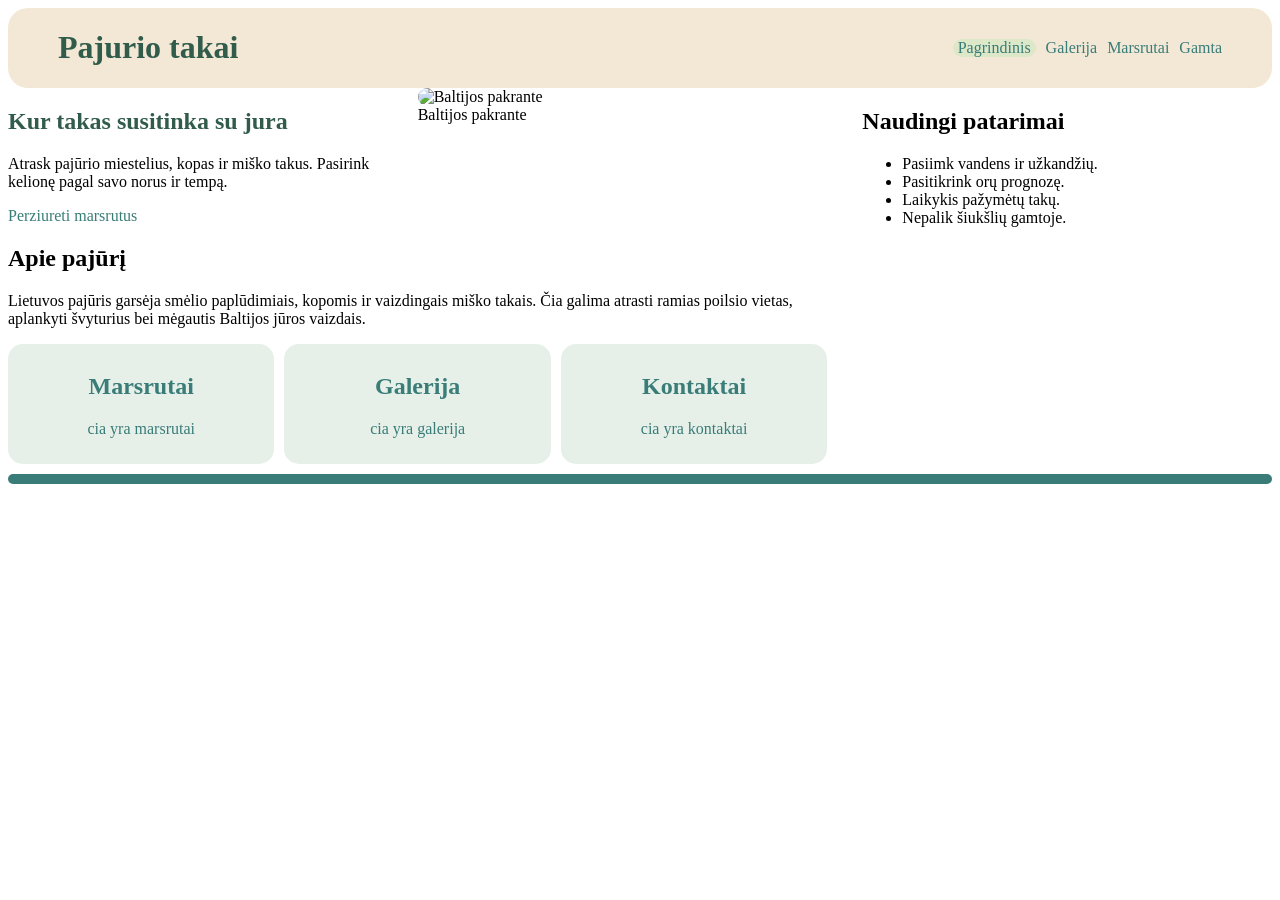
==== index.html @ 00946a01 "Uzbaigta galerija, prideti filtrai ir pradetas gamtos puslapis su animacijomis" ====
<!DOCTYPE html>
<html lang="lt">
<head>
    <meta charset="UTF-8">
    <meta name="viewport" content="width=device-width, initial-scale=1.0">
    <title>Pagrindinis</title>
    <link rel="stylesheet" href="style.css">
</head>
<body>
    <header>
        <h1>Pajurio takai</h1>
        
        <input type="checkbox" id="mygtukas">
        <label class="burgeris" for="mygtukas">
            <span></span>
            <span></span>
            <span></span>
        </label>


        <nav>
            <a href="index.html" aria-current="page">Pagrindinis</a>
            <a href="galerija.html">Galerija</a>
            <a href="marsrutai.html">Marsrutai</a>
            <a href="gamta.html">Gamta</a>
        </nav>

    </header>

    <div class="puslapio-isdestymas">
        <main>
            <section class="pradzios-blokas">
                <div class="pradzios-tekstas">
                    <h1>Kur takas susitinka su jura</h1>
                    <p>Atrask pajūrio miestelius, kopas ir miško takus.
                    Pasirink kelionę pagal savo norus ir tempą.</p>
                    <a href="marsrutai.html">Perziureti marsrutus</a>
                </div>
    
                <figure class="pagrindine-nuotrauka">
                    <img src="https://www.tv3.lt/Uploads/UArticles/leadPhotos/78/21/c6/c1/7821c6c19f3593da9d66d4328e963a40.jpg"
                    alt="Baltijos pakrante">
                    <figcaption>Baltijos pakrante</figcaption>
                </figure>
            </section>

            <section>
                <h2>Apie pajūrį</h2>

                <p>Lietuvos pajūris garsėja smėlio paplūdimiais, kopomis ir vaizdingais
                miško takais. Čia galima atrasti ramias poilsio vietas, aplankyti
                švyturius bei mėgautis Baltijos jūros vaizdais.</p>
            </section>

            <div class="main-korteles">

                <a href="marsrutai.html">
                    <h2>Marsrutai</h2>
                    <p>cia yra marsrutai</p>
                </a>
    
                <a href="galerija.html">
                    <h2>Galerija</h2>
                    <p>cia yra galerija</p>
                </a>
    
                <a href="kontaktai.html">
                    <h2>Kontaktai</h2>
                    <p>cia yra kontaktai</p>
                </a>
            </div>


        </main>
    
    
        <aside>
            <h2>Naudingi patarimai</h2>
            <ul>
                <li>Pasiimk vandens ir užkandžių.</li>
                <li>Pasitikrink orų prognozę.</li>
                <li>Laikykis pažymėtų takų.</li>
                <li>Nepalik šiukšlių gamtoje.</li>
            </ul>
        </aside>
    </div>


    
    <footer>

    </footer>
</body>
</html>
---- style.css ----
header {
    display: flex;
    justify-content:space-between;
    align-items: center;
    position: relative;
    padding-left: 50px;
    padding-right: 50px;

    background-color: #f2e8d5;
    border-radius: 20px;
}
h1 {
    color: #315c4b;
}
a {
    color: #397c78;
    text-decoration: none;
}
a:hover {
    color: #234b3b;
    text-decoration: underline;
}
a[aria-current="page"] {
    background-color: #dce8c8;
    border-radius: 20px;
    padding-left: 5px;
    padding-right: 5px;
}

.burgeris {
    display: none;
    flex-direction: column;
    width: 40px;
    height: 40px;
    gap: 5px;
    align-items: center;
    justify-content: center;
    background-color: #d5e7df;
    border-radius: 50%;
    position: relative;
    
}
nav {
    display: flex;
    gap: 10px;
}

label span {
    display: block;
    width: 20px;
    height: 2px;
    background-color: #315c4b;
}
#mygtukas {
    display: none;
}
.pradzios-blokas {
    display: grid;
    grid-template-columns: 1fr 1fr;
}
.puslapio-isdestymas {
    display: grid;
    grid-template-columns: 2fr 1fr;
    gap: 35px;
}
.pagrindine-nuotrauka img{
    width: 100%;
    height: 280px;
    object-fit: cover;
    border-radius: 20px;
}
.pagrindine-nuotrauka {
    margin: 0;
}
.main-korteles {
    display: grid;
    grid-template-columns: 1fr 1fr 1fr;
    gap: 10px;
}
.main-korteles a {
    background-color: #e6f0e9;
    padding: 10px;
    border-radius: 15px;
    text-align: center;
    transition: transform 500ms ease;
}
.main-korteles a:hover {
    background-color: #397c78;
    text-decoration: none;
    color: #fffaf0;
    transform: translateY(-10px);
    box-shadow: 10px 10px 20px #9aab9e;
}
table {
    width: 100%;
}
th,td {
    padding: 10px;
}
table, th, td {
    border: solid;
    border-collapse: collapse; /*padaro vienos linijos lentele */
}
th {
    background-color: #315c4b;
    font-size: large;
}
tbody tr:hover {
    background-color: #f2e3c9;
}
.lenteles-skyrius:has(input[value="lengvi"]:checked)
tbody tr:not(.lengvas)
{
    display: none;
}
.lenteles-skyrius:has(input[value="vidutiniai"]:checked)
tbody tr:not(.vidutinis)
{
    display: none;
}
.lenteles-skyrius:has(input[value="sunkus"]:checked)
tbody tr:not(.sunkus)
{
    display: none;
}
footer {
    background-color: #397c78;
    color: #f2e3c9;
    text-align: center;
    padding: 5px;
    margin-top: 10px;
    border-radius: 20px;
}
.field-setas {
    border-radius: 20px;
}

.rekomendacija {
    display: none;
    background-color: #5fdba9;
    padding: 5px;
    border-radius: 10px;
}
aside:has(option[value="30"]:checked) .rekomendacija[data-laikas="30"]
{
    display: block;
}
aside:has(option[value="1"]:checked) .rekomendacija[data-laikas="1"]
{
    display: block;
}
aside:has(option[value="3"]:checked) .rekomendacija[data-laikas="3"]
{
    display: block;
}
aside:has(option[value="4"]:checked) .rekomendacija[data-laikas="4"]
{
    display: block;
}

.galerijos-nuotrauka {
    background-color: #5fdba9;
    padding: 10px;
    border-radius: 10px;
    
    /*Cia jau grynai naudoju gamta.html failui */ 
    position: relative;
    overflow: hidden;
}
.galerijos-nuotrauka:hover
.uzdanga {
    bottom: 0;
}
.galerijos-nuotrauka img {
    width: 100%;
    height: 180px;
    object-fit: cover;
}
.galerijos-tinklelis {
    display: grid;
    grid-template-columns: 1fr 1fr 1fr;
    gap: 20px;
}

main:has(input[value="lengvi"]:checked)
.galerijos-nuotrauka:not(.lengvas)
{
    display: none;
}
main:has(input[value="vidutinis"]:checked)
.galerijos-nuotrauka:not(.vidutinis)
{
    display: none;
}
main:has(input[value="sunkus"]:checked)
.galerijos-nuotrauka:not(.sunkus)
{
    display: none;
}
.galerijos-tinklelis figure {
    text-align: center;
    box-shadow: 10px 10px 20px #9aab9e;
    transition: transform 500ms ease;
    
}

.galerijos-tinklelis figure:hover {
    transform: translateY(-10px);
}

.banga {
    width: 400px;
    height: 200px;
    background-color: blue;
    position: relative; /*tai pasakojog tai bus atskaitos taskas kitiems */ 
    overflow: hidden; /*tas kas islenda uz ekrano paslepiama */
    border-radius: 10px;
}
.banga::before {
    content: ""; /*privercia ::before egzistuoti */
    display: block;
    width: 600px;
    height: 100px;
    border-radius: 50%;
    background-color: rgb(0, 187, 255);
    position: absolute;
    top: 120px;
    animation: bangavimas 2s infinite alternate ease-in-out;
}
.banga::after {
    content: "";
    display: block;
    width: 600px;
    height: 100px;
    border-radius: 50%;
    background-color: rgb(15, 32, 219);
    position: absolute;
    top: 140px;
    animation: bangavimas 3s infinite alternate-reverse ease-in-out;
}
@keyframes bangavimas {
    from{
        transform: translateX(-70px);
    }
    to{
        transform: translateX(-10px);
    }
}
.saule {
    width: 80px;
    height: 80px;
    background-color: yellow;
    display: block;
    border-radius: 50px;
    position: absolute;
    top: 230px;
    left: 300px;
}
.augalu-korteles {
    display: grid;
    grid-template-columns: 1fr 1fr 1fr;
    gap: 10px;
}
.gamtos-kortele {
    position: relative;
    overflow: hidden;
    text-align: center;
    border-radius: 20px;
    box-shadow: 10px 10px 20px #9aab9e;
}
.uzdanga {
    position: absolute;
    text-align: center;
    padding-left: 10px;
    left: 0;
    bottom: -100%;
    transition: bottom 500ms ease;

    background-color: rgba(0, 0, 0, 0.7);
    color: white;
    width: 100%;
    box-sizing: border-box;
    padding: 15px;
}
.gamtos-kortele:hover
.uzdanga {
    bottom: 0;
}
.gamtos-kortele img {
    display: block;
    width: 100%;
    height: 250px;
    object-fit: cover;

}










@media (max-width: 600px) {
    nav {
        display: none;
        background-color: #315c4b;
        top: 60px;
        right: 80px;
        padding: 10px;
        border-radius: 20px;
        position: absolute;
    }
    input:checked ~ nav {
        display: flex;
        flex-direction: column;
    }
    .burgeris {
        display: flex;
    }
    .main-korteles {
        display: grid;
        grid-template-columns: 1fr;
    }
    .puslapio-isdestymas {
        display: grid;
        grid-template-columns: 1fr;
    }
    .pradzios-blokas {
        display: grid;
        grid-template-columns: 1fr;
    }
    .galerijos-tinklelis {
        display: grid;
        grid-template-columns: 1fr;
}
}
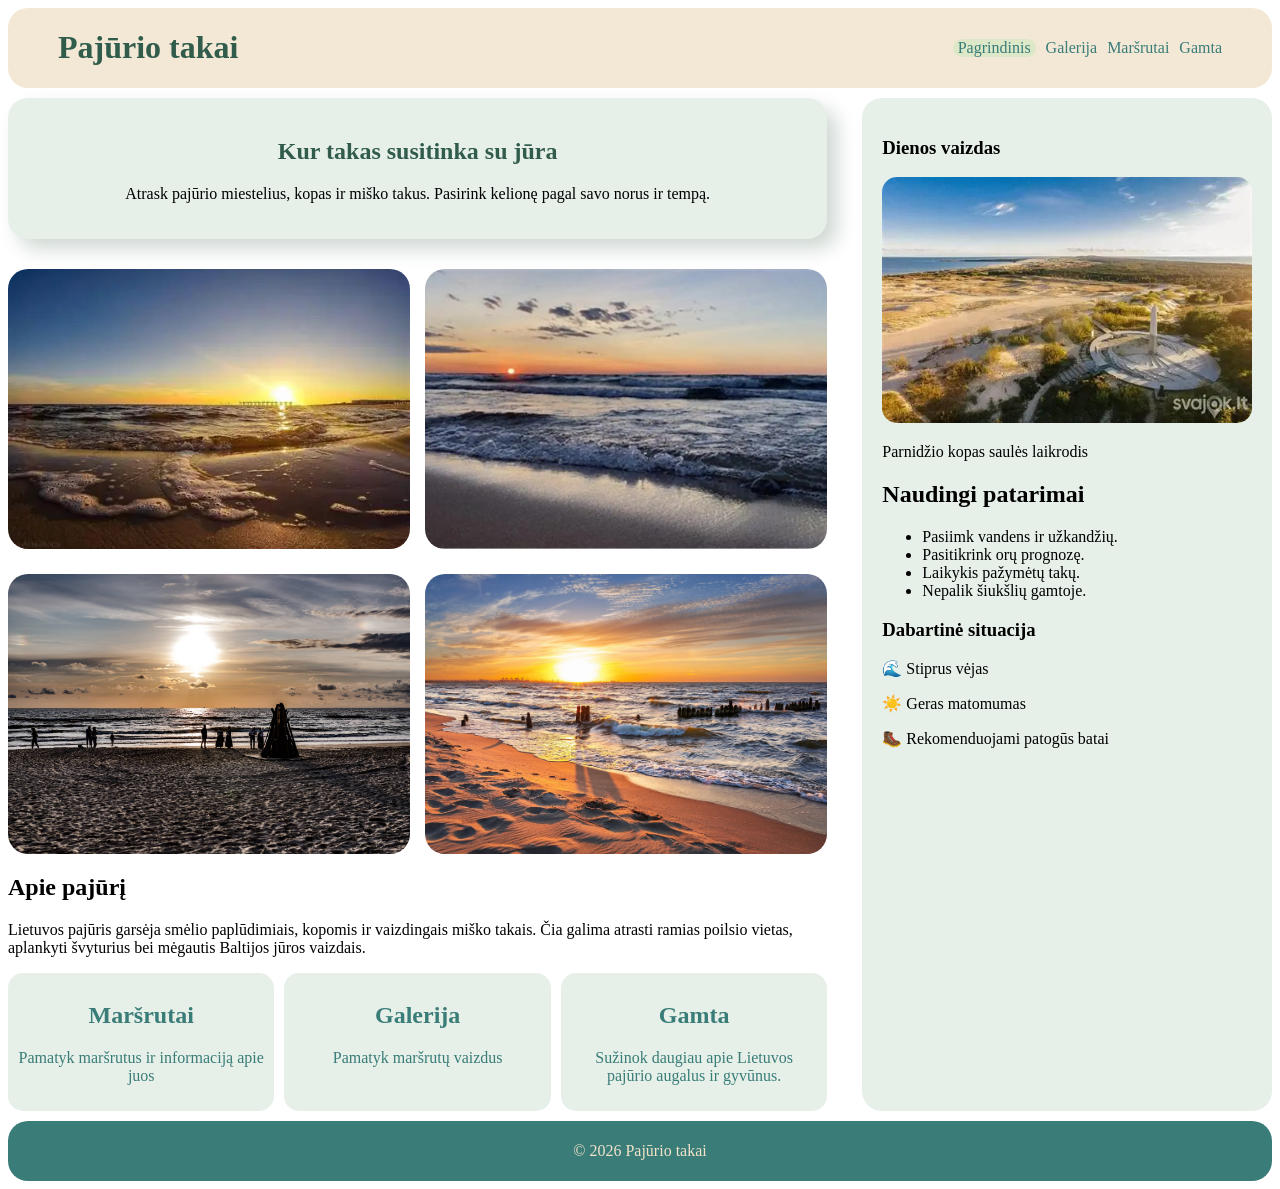
==== commit 32d52384: "Uzbaigta galerija su filtravimu, atnaujintas pagrindinis puslapis ir sukurtas gamtos puslapio dizain" ====
--- a/index.html
+++ b/index.html
@@ -8,7 +8,7 @@
 </head>
 <body>
     <header>
-        <h1>Pajurio takai</h1>
+        <h1>Pajūrio takai</h1>
         
         <input type="checkbox" id="mygtukas">
         <label class="burgeris" for="mygtukas">
@@ -21,7 +21,7 @@
         <nav>
             <a href="index.html" aria-current="page">Pagrindinis</a>
             <a href="galerija.html">Galerija</a>
-            <a href="marsrutai.html">Marsrutai</a>
+            <a href="marsrutai.html">Maršrutai</a>
             <a href="gamta.html">Gamta</a>
         </nav>
 
@@ -30,23 +30,24 @@
     <div class="puslapio-isdestymas">
         <main>
             <section class="pradzios-blokas">
-                <div class="pradzios-tekstas">
-                    <h1>Kur takas susitinka su jura</h1>
+                <div class="galerijos-antraste">
+                    <h1>Kur takas susitinka su jūra</h1>
                     <p>Atrask pajūrio miestelius, kopas ir miško takus.
-                    Pasirink kelionę pagal savo norus ir tempą.</p>
-                    <a href="marsrutai.html">Perziureti marsrutus</a>
+                    Pasirink kelionę pagal savo norus ir tempą.</p>  
                 </div>
     
-                <figure class="pagrindine-nuotrauka">
-                    <img src="https://www.tv3.lt/Uploads/UArticles/leadPhotos/78/21/c6/c1/7821c6c19f3593da9d66d4328e963a40.jpg"
-                    alt="Baltijos pakrante">
-                    <figcaption>Baltijos pakrante</figcaption>
-                </figure>
+                <div class="hero-nuotraukos">
+
+                    <img src="foto/baltijos-pakrante.jpg">
+                    <img src="foto/baltijos-pakrante1.jpg">
+                    <img src="foto/baltijos-pakrante2.jpg">
+                    <img src="foto/baltijos-pakrante3.jpg">
+
+                </div>
             </section>
 
             <section>
                 <h2>Apie pajūrį</h2>
-
                 <p>Lietuvos pajūris garsėja smėlio paplūdimiais, kopomis ir vaizdingais
                 miško takais. Čia galima atrasti ramias poilsio vietas, aplankyti
                 švyturius bei mėgautis Baltijos jūros vaizdais.</p>
@@ -55,18 +56,18 @@
             <div class="main-korteles">
 
                 <a href="marsrutai.html">
-                    <h2>Marsrutai</h2>
-                    <p>cia yra marsrutai</p>
+                    <h2>Maršrutai</h2>
+                    <p>Pamatyk maršrutus ir informaciją apie juos</p>
                 </a>
     
                 <a href="galerija.html">
                     <h2>Galerija</h2>
-                    <p>cia yra galerija</p>
+                    <p>Pamatyk maršrutų vaizdus</p>
                 </a>
     
-                <a href="kontaktai.html">
-                    <h2>Kontaktai</h2>
-                    <p>cia yra kontaktai</p>
+                <a href="gamta.html">
+                    <h2>Gamta</h2>
+                    <p>Sužinok daugiau apie Lietuvos pajūrio augalus ir gyvūnus.</p>
                 </a>
             </div>
 
@@ -75,6 +76,13 @@
     
     
         <aside>
+
+            <h3>Dienos vaizdas</h3>
+            <img src="foto/parnidzio-kopa-laikrodis.jpg">
+            <p>
+                Parnidžio kopas saulės laikrodis
+            </p>
+
             <h2>Naudingi patarimai</h2>
             <ul>
                 <li>Pasiimk vandens ir užkandžių.</li>
@@ -82,13 +90,20 @@
                 <li>Laikykis pažymėtų takų.</li>
                 <li>Nepalik šiukšlių gamtoje.</li>
             </ul>
+
+            <section>
+                <h3>Dabartinė situacija</h3>
+                <p>🌊 Stiprus vėjas</p>
+                <p>☀️ Geras matomumas</p>
+                <p>🥾 Rekomenduojami patogūs batai</p>
+            </section>
         </aside>
     </div>
 
 
     
     <footer>
-
+        <p>© 2026 Pajūrio takai</p>
     </footer>
 </body>
 </html>
--- a/style.css
+++ b/style.css
@@ -56,22 +56,26 @@
 }
 .pradzios-blokas {
     display: grid;
-    grid-template-columns: 1fr 1fr;
+    grid-template-columns: 1fr;
 }
 .puslapio-isdestymas {
     display: grid;
     grid-template-columns: 2fr 1fr;
     gap: 35px;
 }
-.pagrindine-nuotrauka img{
+.hero-nuotraukos img{
     width: 100%;
     height: 280px;
     object-fit: cover;
     border-radius: 20px;
-}
-.pagrindine-nuotrauka {
-    margin: 0;
-}
+    margin-top: 10px;
+}
+.hero-nuotraukos {
+    display: grid;
+    grid-template-columns: 1fr 1fr;
+    gap: 15px;
+}
+
 .main-korteles {
     display: grid;
     grid-template-columns: 1fr 1fr 1fr;
@@ -133,6 +137,10 @@
 }
 .field-setas {
     border-radius: 20px;
+    text-align: center;
+    background-color: #e6f0e9;
+    padding: 15px;
+    margin-bottom: 20px;
 }
 
 .rekomendacija {
@@ -167,6 +175,17 @@
     position: relative;
     overflow: hidden;
 }
+
+.galerijos-nuotrauka.lengvas {
+    background-color: #9be59b;
+}
+.galerijos-nuotrauka.vidutinis {
+    background-color: #ffd966;
+}
+.galerijos-nuotrauka.sunkus {
+    background-color: #ffb3b3;
+}
+
 .galerijos-nuotrauka:hover
 .uzdanga {
     bottom: 0;
@@ -253,13 +272,25 @@
     display: block;
     border-radius: 50px;
     position: absolute;
-    top: 230px;
+    top: 280px;
     left: 300px;
 }
-.augalu-korteles {
+.gyvunu-korteles {
     display: grid;
     grid-template-columns: 1fr 1fr 1fr;
     gap: 10px;
+}
+.augalu-korteles {
+    display: grid;
+    grid-template-columns: 1fr 1fr 1fr;
+    gap: 10px;
+}
+.gyvunu-kortele {
+    position: relative;
+    overflow: hidden;
+    text-align: center;
+    border-radius: 20px;
+    box-shadow: 10px 10px 20px #9aab9e;
 }
 .gamtos-kortele {
     position: relative;
@@ -282,17 +313,77 @@
     box-sizing: border-box;
     padding: 15px;
 }
+.gyvunu-kortele:hover
+.uzdanga {
+    bottom: 0;
+}
 .gamtos-kortele:hover
 .uzdanga {
     bottom: 0;
 }
-.gamtos-kortele img {
+.gyvunu-kortele img {
     display: block;
     width: 100%;
     height: 250px;
     object-fit: cover;
-
-}
+}
+
+.gamtos-kortele img {
+    display: block;
+    width: 100%;
+    height: 250px;
+    object-fit: cover;
+}
+
+/*galerijos aside */
+aside {
+    background-color: #e6f0e9;
+    padding: 20px;
+    margin-top: 10px;
+    border-radius: 20px;
+}
+aside img {
+    width: 100%;
+    border-radius: 15px;
+}
+.lygis {
+    text-align: center;
+    padding: 10px;
+    border-radius: 20px;
+    margin-bottom: 10px;
+}
+.lygis.lengvas {
+    background-color: #9be59b;
+}
+.lygis.vidutinis {
+    background-color: #ffd966;
+}
+.lygis.sunkus {
+    background-color: #ff9e9e;
+}
+
+.galerijos-antraste {
+    text-align: center;
+    background-color: #e6f0e9;
+    padding: 20px;
+    margin-top: 10px;
+    border-radius: 20px;
+    margin-bottom: 20px;
+
+    box-shadow: 10px 10px 20px #cfd8d3;
+}
+
+.virsutine-zona {
+    display: grid;
+    grid-template-columns: 1fr 1fr;
+    gap: 30px;
+    align-items: center;
+}
+.pajurio-ekosistema {
+    padding: 20px;
+}
+
+
 
 
 
@@ -304,6 +395,14 @@
 
 
 @media (max-width: 600px) {
+    .puslapio-isdestymas {
+        text-align: center;
+    }
+    /*suteikia kad telefone graziai atrodytu  */
+    ul { 
+        padding-left: 20px;
+        text-align: left;
+    }
     nav {
         display: none;
         background-color: #315c4b;
@@ -335,5 +434,15 @@
     .galerijos-tinklelis {
         display: grid;
         grid-template-columns: 1fr;
-}
+    }
+    .augalu-korteles {
+        grid-template-columns: 1fr;
+    }
+    .gyvunu-korteles {
+        grid-template-columns: 1fr;
+    }
+    .uzdanga {
+        position: static; /*reiskia grizk i normalu html rezima is absolute */
+    }
+
 }
